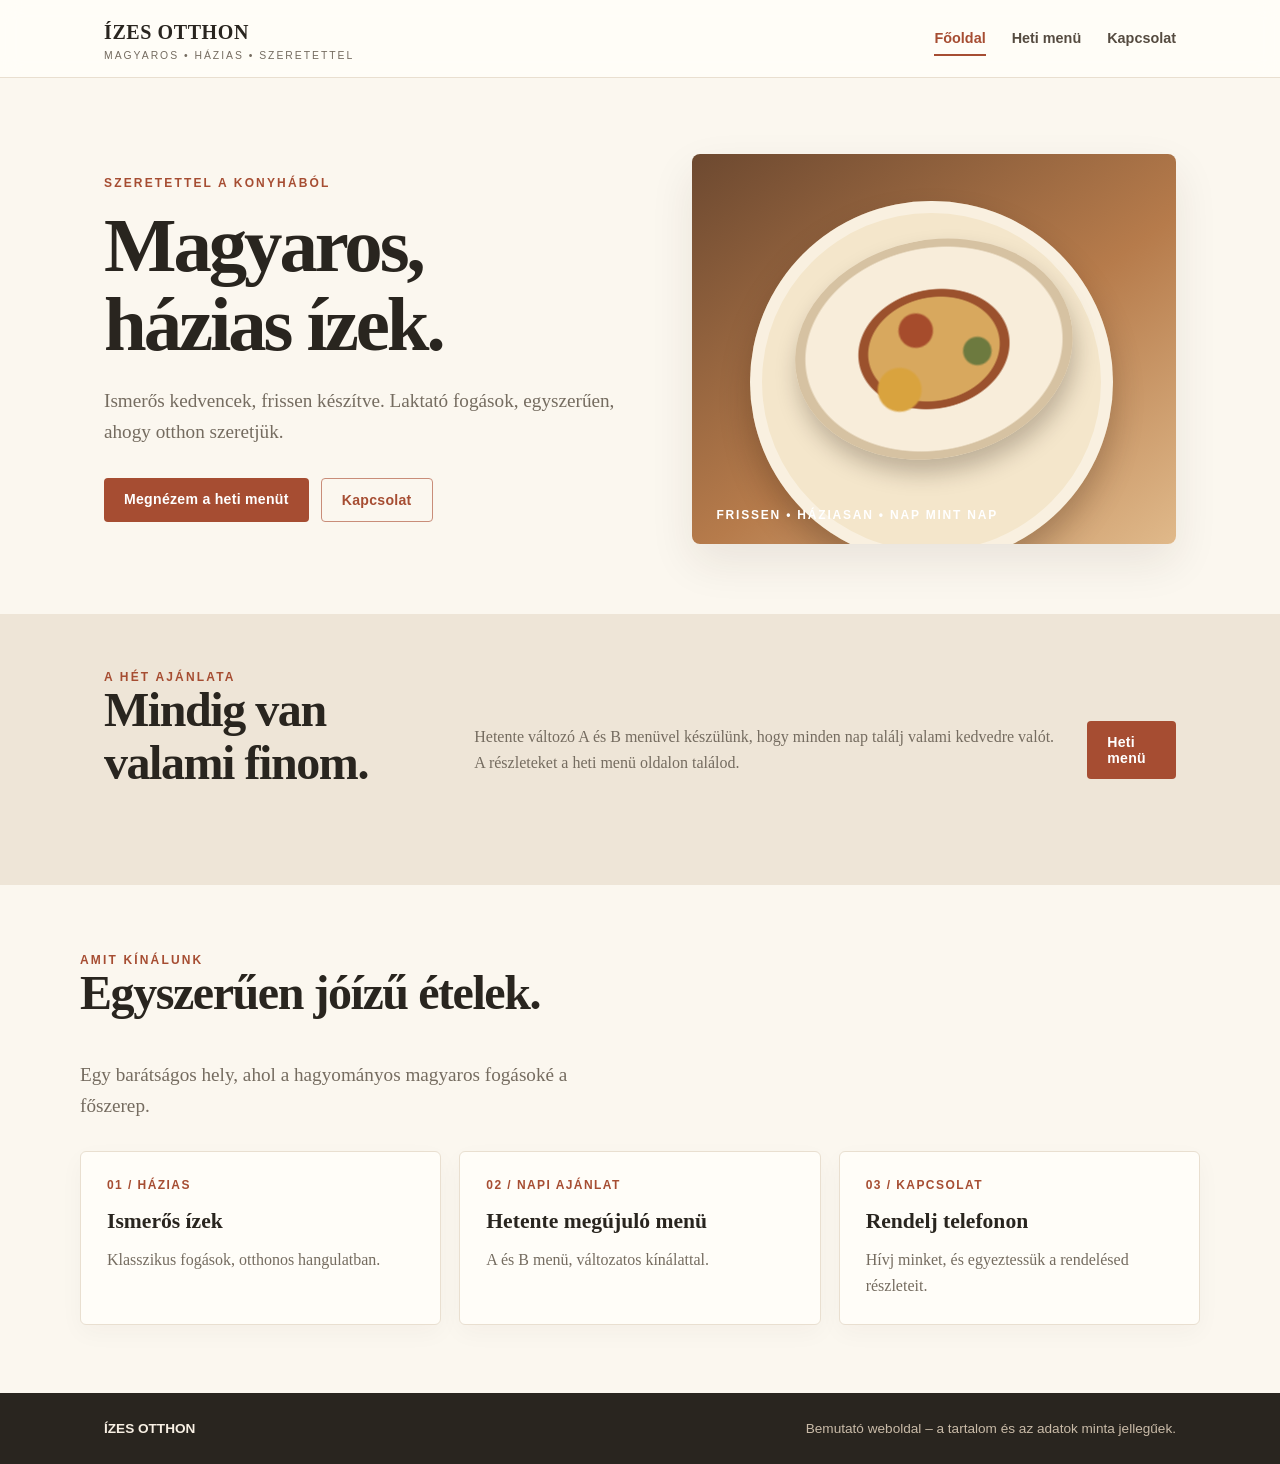
==== index.html @ e7d69654 "Add files via upload" ====
<!doctype html>
<html lang="hu"><head><meta charset="utf-8"><meta name="viewport" content="width=device-width, initial-scale=1"><title>Ízes Otthon – Házias konyha</title><link rel="stylesheet" href="style.css"></head>
<body><header class="site-header"><div class="nav-wrap"><a class="brand" href="index.html">ÍZES OTTHON<small>magyaros • házias • szeretettel</small></a><nav><a class="active" href="index.html">Főoldal</a><a href="menu.html">Heti menü</a><a href="kapcsolat.html">Kapcsolat</a></nav></div></header>
<main><div class="container"><section class="hero"><div><div class="eyebrow">Szeretettel a konyhából</div><h1>Magyaros,<br>házias ízek.</h1><p class="lead">Ismerős kedvencek, frissen készítve. Laktató fogások, egyszerűen, ahogy otthon szeretjük.</p><div class="actions"><a class="btn" href="menu.html">Megnézem a heti menüt</a><a class="btn secondary" href="kapcsolat.html">Kapcsolat</a></div></div><div class="hero-art" role="img" aria-label="Házias étel hangulatát idéző illusztráció"><div class="plate"></div><div class="art-label">Frissen • háziasan • nap mint nap</div></div></section></div>
<section class="band"><div class="container band-inner"><div><div class="eyebrow">A hét ajánlata</div><h2>Mindig van valami finom.</h2></div><p>Hetente változó A és B menüvel készülünk, hogy minden nap találj valami kedvedre valót. A részleteket a heti menü oldalon találod.</p><a class="btn" href="menu.html">Heti menü</a></div></section>
<section class="section container"><div class="section-head"><div class="eyebrow">Amit kínálunk</div><h2>Egyszerűen jóízű ételek.</h2><p class="lead">Egy barátságos hely, ahol a hagyományos magyaros fogásoké a főszerep.</p></div><div class="cards"><article class="card"><div class="num">01 / HÁZIAS</div><h3>Ismerős ízek</h3><p>Klasszikus fogások, otthonos hangulatban.</p></article><article class="card"><div class="num">02 / NAPI AJÁNLAT</div><h3>Hetente megújuló menü</h3><p>A és B menü, változatos kínálattal.</p></article><article class="card"><div class="num">03 / KAPCSOLAT</div><h3>Rendelj telefonon</h3><p>Hívj minket, és egyeztessük a rendelésed részleteit.</p></article></div></section></main>
<footer><div class="container footer-inner"><strong>ÍZES OTTHON</strong><span>Bemutató weboldal – a tartalom és az adatok minta jellegűek.</span></div></footer></body></html>
---- style.css ----
:root{--ink:#29251f;--muted:#756c60;--cream:#fbf7ef;--paper:#fffdf8;--rust:#a64d32;--rust-dark:#813923;--olive:#66704a;--line:#e9dfd0;--shadow:0 18px 45px rgba(55,38,20,.09)}
*{box-sizing:border-box}body{margin:0;background:var(--cream);color:var(--ink);font-family:Georgia,"Times New Roman",serif;line-height:1.6}a{color:inherit;text-decoration:none}.site-header{background:rgba(255,253,248,.94);border-bottom:1px solid var(--line);position:sticky;top:0;z-index:5;backdrop-filter:blur(10px)}.nav-wrap{max-width:1120px;margin:auto;padding:16px 24px;display:flex;align-items:center;justify-content:space-between;gap:20px}.brand{font-size:1.25rem;font-weight:bold;letter-spacing:.03em}.brand small{display:block;font:.65rem Arial,sans-serif;letter-spacing:.19em;text-transform:uppercase;color:var(--muted);margin-top:2px}nav{display:flex;gap:26px;font:600 .9rem Arial,sans-serif}nav a{padding:8px 0;color:#554b40}nav a:hover,nav a.active{color:var(--rust);border-bottom:2px solid var(--rust)}.container{max-width:1120px;margin:auto;padding:0 24px}.hero{padding:76px 0 70px;display:grid;grid-template-columns:1.05fr .95fr;gap:54px;align-items:center}.eyebrow{font:700 .75rem Arial,sans-serif;text-transform:uppercase;letter-spacing:.18em;color:var(--rust)}h1,h2,h3,p{margin-top:0}h1{font-size:clamp(2.7rem,6vw,5rem);line-height:1.03;letter-spacing:-.04em;margin:16px 0 22px}h2{font-size:clamp(2rem,4vw,3rem);line-height:1.1;letter-spacing:-.03em}.lead{font-size:1.2rem;color:var(--muted);max-width:540px}.actions{display:flex;gap:12px;flex-wrap:wrap;margin-top:30px}.btn{display:inline-block;padding:13px 20px;border-radius:4px;background:var(--rust);color:white;font:700 .88rem Arial,sans-serif;letter-spacing:.02em}.btn:hover{background:var(--rust-dark)}.btn.secondary{background:transparent;color:var(--rust);border:1px solid #c98d79}.hero-art{min-height:390px;border-radius:8px;overflow:hidden;position:relative;background:linear-gradient(145deg,#6d4930,#b67b4b 55%,#e0b98a);box-shadow:var(--shadow)}.hero-art:before{content:"";position:absolute;width:75%;aspect-ratio:1;border-radius:50%;background:#f4e6cb;top:12%;left:12%;box-shadow:inset 0 0 0 12px rgba(255,255,255,.4),0 18px 30px rgba(40,20,8,.25)}.plate{position:absolute;inset:22% 21%;border-radius:50%;background:radial-gradient(circle at 45% 40%,#a64c2c 0 8%,transparent 9%),radial-gradient(circle at 65% 55%,#6d7a3f 0 6%,transparent 7%),radial-gradient(circle at 35% 65%,#d9a33e 0 9%,transparent 10%),radial-gradient(ellipse at 50% 50%,#d8a85e 0 33%,#9b512d 34% 38%,#f8edda 39% 65%,#d6c2a2 66%);transform:rotate(-12deg);box-shadow:0 14px 22px rgba(36,19,8,.25)}.art-label{position:absolute;bottom:22px;left:24px;color:white;font:700 .75rem Arial,sans-serif;letter-spacing:.15em;text-transform:uppercase}.band{background:#eee5d7;padding:56px 0}.band-inner{display:flex;align-items:center;justify-content:space-between;gap:28px}.band p{color:var(--muted);max-width:590px;margin:0}.section{padding:68px 0}.section-head{max-width:650px;margin-bottom:30px}.cards{display:grid;grid-template-columns:repeat(3,1fr);gap:18px}.card{background:var(--paper);padding:26px;border:1px solid var(--line);border-radius:6px;box-shadow:0 8px 25px rgba(55,38,20,.035)}.card .num{font:700 .75rem Arial,sans-serif;color:var(--rust);letter-spacing:.12em}.card h3{font-size:1.35rem;margin:12px 0 8px}.card p{color:var(--muted);margin:0}.page-hero{padding:64px 0 38px}.page-hero h1{font-size:clamp(2.5rem,5vw,4rem);margin-bottom:12px}.menu-layout{display:grid;grid-template-columns:1fr .85fr;gap:28px;align-items:start;padding-bottom:72px}.menu-paper{background:#fffefa;border:1px solid #d9cbb7;padding:34px;box-shadow:var(--shadow)}.menu-paper:before{content:"HETI AJÁNLAT";display:block;text-align:center;font:700 .7rem Arial,sans-serif;letter-spacing:.2em;color:var(--rust);margin-bottom:10px}.menu-paper h2{text-align:center;font-size:2rem;margin-bottom:4px}.menu-date{text-align:center;color:var(--muted);font:.85rem Arial,sans-serif;margin-bottom:24px}.menu-day{border-top:1px solid var(--line);padding:17px 0}.menu-day h3{font-size:1.15rem;margin:0 0 8px}.menu-row{display:grid;grid-template-columns:35px 1fr;gap:10px;margin:7px 0;color:#544b40}.menu-row b{color:var(--rust)}.note{font:.88rem Arial,sans-serif;color:var(--muted);background:#f3eee5;padding:18px;border-left:3px solid var(--olive)}.contact-grid{display:grid;grid-template-columns:1fr 1fr;gap:24px;padding-bottom:72px}.contact-box{background:var(--paper);padding:30px;border:1px solid var(--line);border-radius:6px}.contact-box h2{font-size:1.6rem}.contact-value{font-size:1.3rem;color:var(--rust);font-weight:bold;overflow-wrap:anywhere}.map-placeholder{min-height:220px;background:linear-gradient(135deg,#e8e1d4,#d7dfca);display:flex;align-items:center;justify-content:center;text-align:center;color:#596148;padding:20px;border-radius:4px;font:600 .9rem Arial,sans-serif}footer{background:#29251f;color:#f8f0e4;padding:28px 0;font:.85rem Arial,sans-serif}.footer-inner{display:flex;justify-content:space-between;gap:20px;flex-wrap:wrap}footer span{color:#c9bba8}@media(max-width:760px){.nav-wrap{align-items:flex-start;flex-direction:column}nav{gap:18px}.hero{grid-template-columns:1fr;padding-top:48px;gap:30px}.hero-art{min-height:280px}.cards,.menu-layout,.contact-grid{grid-template-columns:1fr}.band-inner{align-items:flex-start;flex-direction:column}.section{padding:48px 0}}
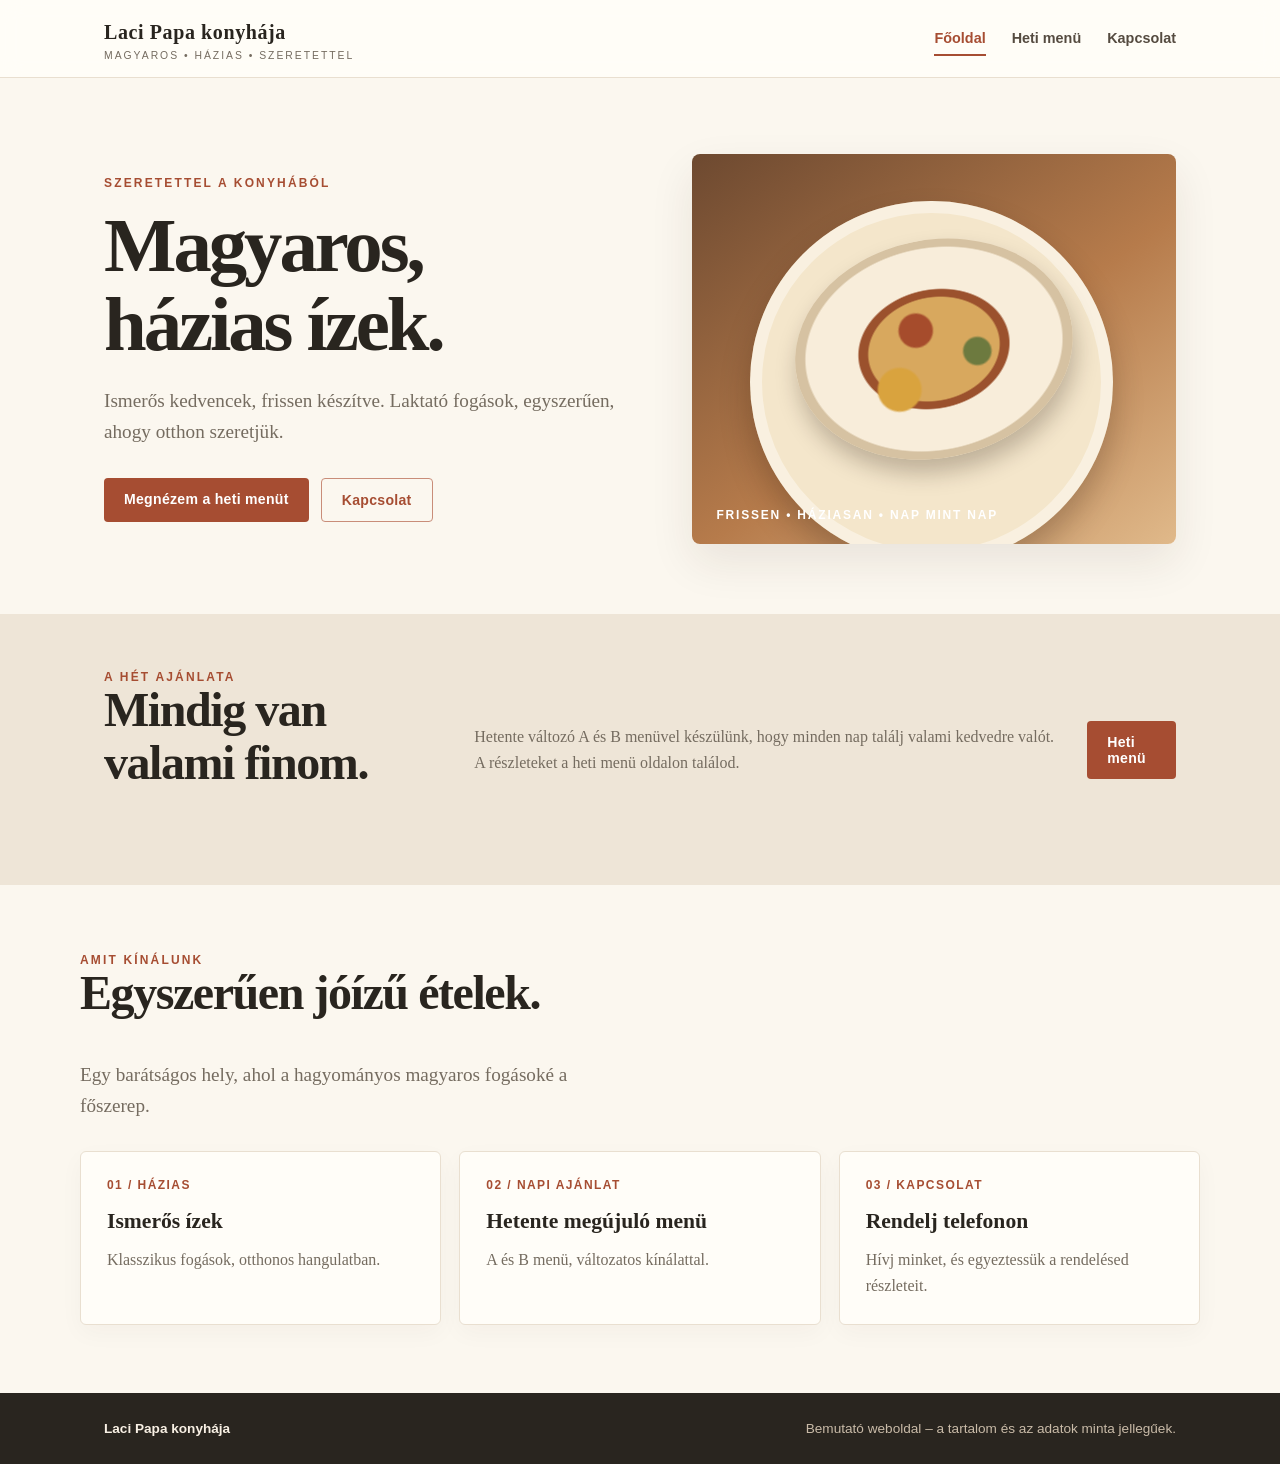
==== commit a2baa80f: "Update index.html" ====
--- a/index.html
+++ b/index.html
@@ -1,7 +1,7 @@
 <!doctype html>
-<html lang="hu"><head><meta charset="utf-8"><meta name="viewport" content="width=device-width, initial-scale=1"><title>Ízes Otthon – Házias konyha</title><link rel="stylesheet" href="style.css"></head>
-<body><header class="site-header"><div class="nav-wrap"><a class="brand" href="index.html">ÍZES OTTHON<small>magyaros • házias • szeretettel</small></a><nav><a class="active" href="index.html">Főoldal</a><a href="menu.html">Heti menü</a><a href="kapcsolat.html">Kapcsolat</a></nav></div></header>
+<html lang="hu"><head><meta charset="utf-8"><meta name="viewport" content="width=device-width, initial-scale=1"><title>Laci Papa konyhája – Házias konyha</title><link rel="stylesheet" href="style.css"></head>
+<body><header class="site-header"><div class="nav-wrap"><a class="brand" href="index.html">Laci Papa konyhája<small>magyaros • házias • szeretettel</small></a><nav><a class="active" href="index.html">Főoldal</a><a href="menu.html">Heti menü</a><a href="kapcsolat.html">Kapcsolat</a></nav></div></header>
 <main><div class="container"><section class="hero"><div><div class="eyebrow">Szeretettel a konyhából</div><h1>Magyaros,<br>házias ízek.</h1><p class="lead">Ismerős kedvencek, frissen készítve. Laktató fogások, egyszerűen, ahogy otthon szeretjük.</p><div class="actions"><a class="btn" href="menu.html">Megnézem a heti menüt</a><a class="btn secondary" href="kapcsolat.html">Kapcsolat</a></div></div><div class="hero-art" role="img" aria-label="Házias étel hangulatát idéző illusztráció"><div class="plate"></div><div class="art-label">Frissen • háziasan • nap mint nap</div></div></section></div>
 <section class="band"><div class="container band-inner"><div><div class="eyebrow">A hét ajánlata</div><h2>Mindig van valami finom.</h2></div><p>Hetente változó A és B menüvel készülünk, hogy minden nap találj valami kedvedre valót. A részleteket a heti menü oldalon találod.</p><a class="btn" href="menu.html">Heti menü</a></div></section>
 <section class="section container"><div class="section-head"><div class="eyebrow">Amit kínálunk</div><h2>Egyszerűen jóízű ételek.</h2><p class="lead">Egy barátságos hely, ahol a hagyományos magyaros fogásoké a főszerep.</p></div><div class="cards"><article class="card"><div class="num">01 / HÁZIAS</div><h3>Ismerős ízek</h3><p>Klasszikus fogások, otthonos hangulatban.</p></article><article class="card"><div class="num">02 / NAPI AJÁNLAT</div><h3>Hetente megújuló menü</h3><p>A és B menü, változatos kínálattal.</p></article><article class="card"><div class="num">03 / KAPCSOLAT</div><h3>Rendelj telefonon</h3><p>Hívj minket, és egyeztessük a rendelésed részleteit.</p></article></div></section></main>
-<footer><div class="container footer-inner"><strong>ÍZES OTTHON</strong><span>Bemutató weboldal – a tartalom és az adatok minta jellegűek.</span></div></footer></body></html>
+<footer><div class="container footer-inner"><strong>Laci Papa konyhája</strong><span>Bemutató weboldal – a tartalom és az adatok minta jellegűek.</span></div></footer></body></html>
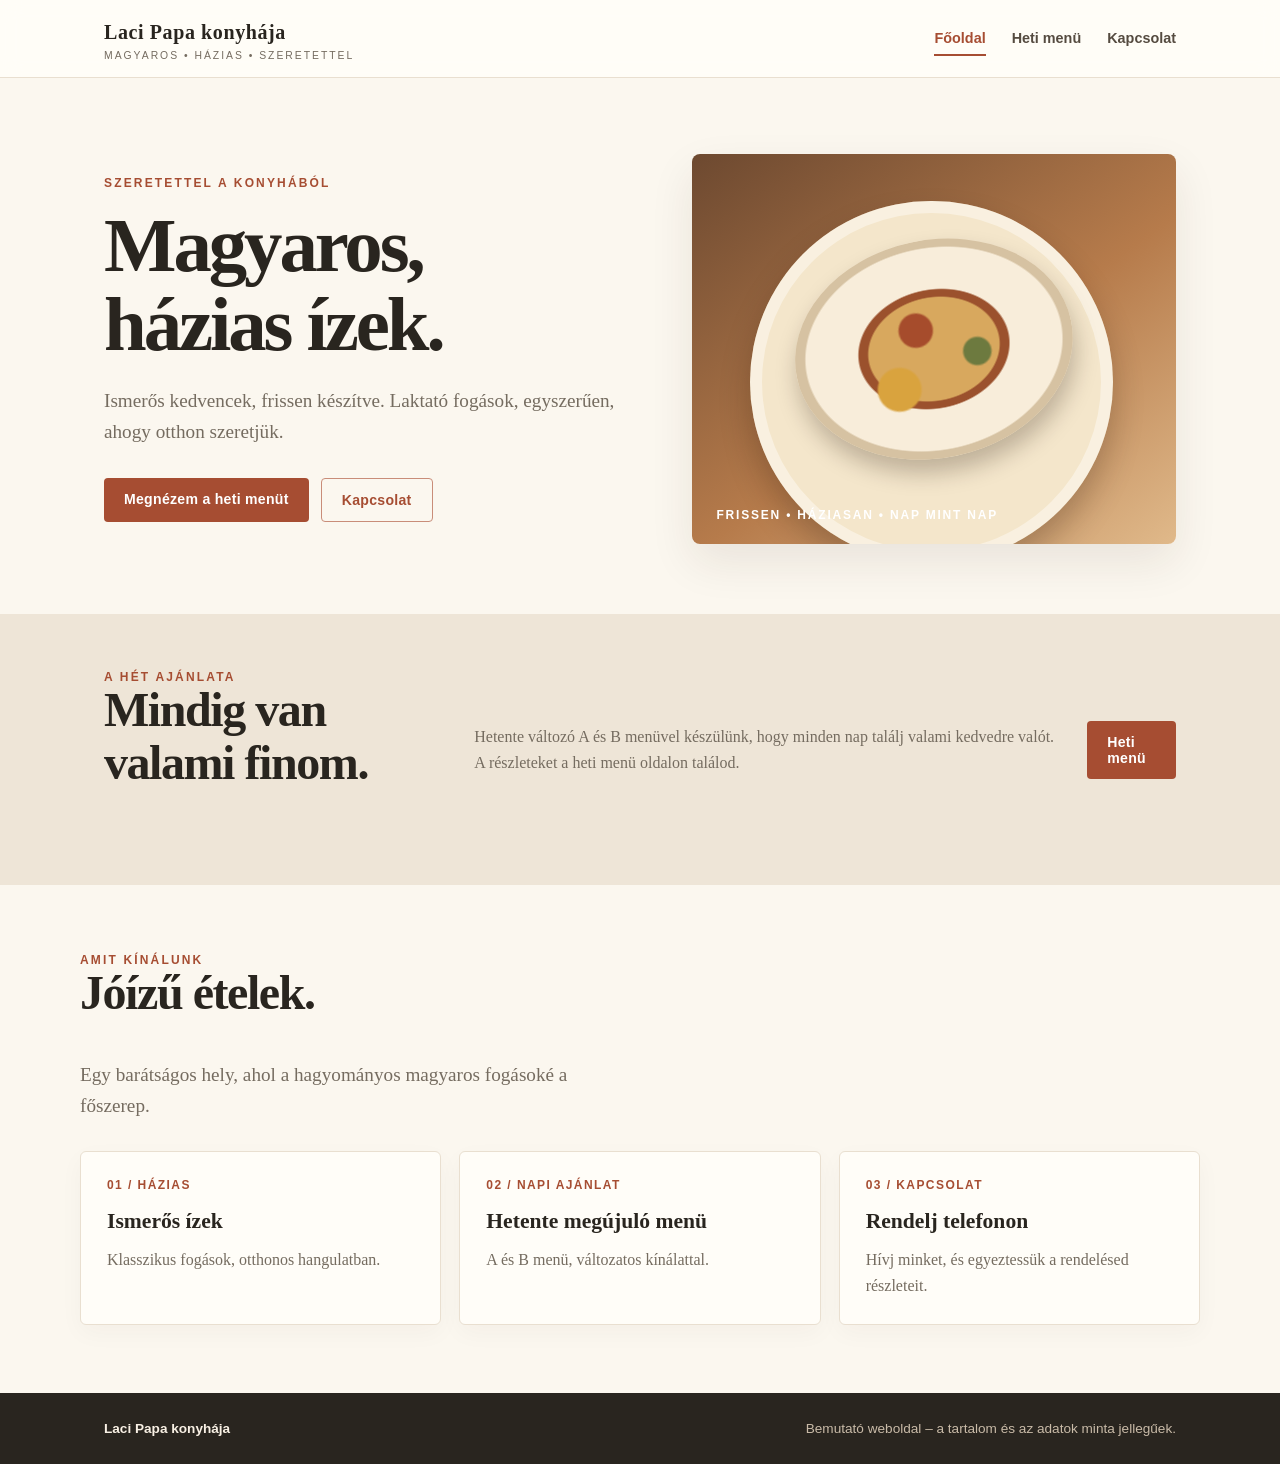
==== commit d16ee320: "Update index.html" ====
--- a/index.html
+++ b/index.html
@@ -1,7 +1,168 @@
+
 <!doctype html>
-<html lang="hu"><head><meta charset="utf-8"><meta name="viewport" content="width=device-width, initial-scale=1"><title>Laci Papa konyhája – Házias konyha</title><link rel="stylesheet" href="style.css"></head>
-<body><header class="site-header"><div class="nav-wrap"><a class="brand" href="index.html">Laci Papa konyhája<small>magyaros • házias • szeretettel</small></a><nav><a class="active" href="index.html">Főoldal</a><a href="menu.html">Heti menü</a><a href="kapcsolat.html">Kapcsolat</a></nav></div></header>
-<main><div class="container"><section class="hero"><div><div class="eyebrow">Szeretettel a konyhából</div><h1>Magyaros,<br>házias ízek.</h1><p class="lead">Ismerős kedvencek, frissen készítve. Laktató fogások, egyszerűen, ahogy otthon szeretjük.</p><div class="actions"><a class="btn" href="menu.html">Megnézem a heti menüt</a><a class="btn secondary" href="kapcsolat.html">Kapcsolat</a></div></div><div class="hero-art" role="img" aria-label="Házias étel hangulatát idéző illusztráció"><div class="plate"></div><div class="art-label">Frissen • háziasan • nap mint nap</div></div></section></div>
-<section class="band"><div class="container band-inner"><div><div class="eyebrow">A hét ajánlata</div><h2>Mindig van valami finom.</h2></div><p>Hetente változó A és B menüvel készülünk, hogy minden nap találj valami kedvedre valót. A részleteket a heti menü oldalon találod.</p><a class="btn" href="menu.html">Heti menü</a></div></section>
-<section class="section container"><div class="section-head"><div class="eyebrow">Amit kínálunk</div><h2>Egyszerűen jóízű ételek.</h2><p class="lead">Egy barátságos hely, ahol a hagyományos magyaros fogásoké a főszerep.</p></div><div class="cards"><article class="card"><div class="num">01 / HÁZIAS</div><h3>Ismerős ízek</h3><p>Klasszikus fogások, otthonos hangulatban.</p></article><article class="card"><div class="num">02 / NAPI AJÁNLAT</div><h3>Hetente megújuló menü</h3><p>A és B menü, változatos kínálattal.</p></article><article class="card"><div class="num">03 / KAPCSOLAT</div><h3>Rendelj telefonon</h3><p>Hívj minket, és egyeztessük a rendelésed részleteit.</p></article></div></section></main>
-<footer><div class="container footer-inner"><strong>Laci Papa konyhája</strong><span>Bemutató weboldal – a tartalom és az adatok minta jellegűek.</span></div></footer></body></html>
+<html lang="hu">
+
+<head>
+  <meta charset="utf-8">
+  <meta name="viewport" content="width=device-width, initial-scale=1">
+
+  <title>Laci Papa konyhája – Házias konyha</title>
+
+  <link rel="stylesheet" href="style.css">
+</head>
+
+<body>
+
+  <header class="site-header">
+    <div class="nav-wrap">
+
+      <a class="brand" href="index.html">
+        Laci Papa konyhája
+        <small>magyaros • házias • szeretettel</small>
+      </a>
+
+      <nav>
+        <a class="active" href="index.html">Főoldal</a>
+        <a href="menu.html">Heti menü</a>
+        <a href="kapcsolat.html">Kapcsolat</a>
+      </nav>
+
+    </div>
+  </header>
+
+  <main>
+
+    <div class="container">
+
+      <section class="hero">
+
+        <div>
+          <div class="eyebrow">Szeretettel a konyhából</div>
+
+          <h1>
+            Magyaros,<br>
+            házias ízek.
+          </h1>
+
+          <p class="lead">
+            Ismerős kedvencek, frissen készítve.
+            Laktató fogások, egyszerűen,
+            ahogy otthon szeretjük.
+          </p>
+
+          <div class="actions">
+            <a class="btn" href="menu.html">
+              Megnézem a heti menüt
+            </a>
+
+            <a class="btn secondary" href="kapcsolat.html">
+              Kapcsolat
+            </a>
+          </div>
+        </div>
+
+        <div
+          class="hero-art"
+          role="img"
+          aria-label="Házias étel hangulatát idéző illusztráció"
+        >
+          <div class="plate"></div>
+
+          <div class="art-label">
+            Frissen • háziasan • nap mint nap
+          </div>
+        </div>
+
+      </section>
+
+    </div>
+
+    <section class="band">
+      <div class="container band-inner">
+
+        <div>
+          <div class="eyebrow">A hét ajánlata</div>
+
+          <h2>Mindig van valami finom.</h2>
+        </div>
+
+        <p>
+          Hetente változó A és B menüvel készülünk,
+          hogy minden nap találj valami kedvedre valót.
+          A részleteket a heti menü oldalon találod.
+        </p>
+
+        <a class="btn" href="menu.html">
+          Heti menü
+        </a>
+
+      </div>
+    </section>
+
+    <section class="section container">
+
+      <div class="section-head">
+
+        <div class="eyebrow">Amit kínálunk</div>
+
+        <h2>Jóízű ételek.</h2>
+
+        <p class="lead">
+          Egy barátságos hely, ahol a hagyományos
+          magyaros fogásoké a főszerep.
+        </p>
+
+      </div>
+
+      <div class="cards">
+
+        <article class="card">
+          <div class="num">01 / HÁZIAS</div>
+
+          <h3>Ismerős ízek</h3>
+
+          <p>
+            Klasszikus fogások, otthonos hangulatban.
+          </p>
+        </article>
+
+        <article class="card">
+          <div class="num">02 / NAPI AJÁNLAT</div>
+
+          <h3>Hetente megújuló menü</h3>
+
+          <p>
+            A és B menü, változatos kínálattal.
+          </p>
+        </article>
+
+        <article class="card">
+          <div class="num">03 / KAPCSOLAT</div>
+
+          <h3>Rendelj telefonon</h3>
+
+          <p>
+            Hívj minket, és egyeztessük a rendelésed részleteit.
+          </p>
+        </article>
+
+      </div>
+
+    </section>
+
+  </main>
+
+  <footer>
+    <div class="container footer-inner">
+
+      <strong>Laci Papa konyhája</strong>
+
+      <span>
+        Bemutató weboldal – a tartalom és az adatok minta jellegűek.
+      </span>
+
+    </div>
+  </footer>
+
+</body>
+</html>
--- a/style.css
+++ b/style.css
@@ -1,2 +1,534 @@
-:root{--ink:#29251f;--muted:#756c60;--cream:#fbf7ef;--paper:#fffdf8;--rust:#a64d32;--rust-dark:#813923;--olive:#66704a;--line:#e9dfd0;--shadow:0 18px 45px rgba(55,38,20,.09)}
-*{box-sizing:border-box}body{margin:0;background:var(--cream);color:var(--ink);font-family:Georgia,"Times New Roman",serif;line-height:1.6}a{color:inherit;text-decoration:none}.site-header{background:rgba(255,253,248,.94);border-bottom:1px solid var(--line);position:sticky;top:0;z-index:5;backdrop-filter:blur(10px)}.nav-wrap{max-width:1120px;margin:auto;padding:16px 24px;display:flex;align-items:center;justify-content:space-between;gap:20px}.brand{font-size:1.25rem;font-weight:bold;letter-spacing:.03em}.brand small{display:block;font:.65rem Arial,sans-serif;letter-spacing:.19em;text-transform:uppercase;color:var(--muted);margin-top:2px}nav{display:flex;gap:26px;font:600 .9rem Arial,sans-serif}nav a{padding:8px 0;color:#554b40}nav a:hover,nav a.active{color:var(--rust);border-bottom:2px solid var(--rust)}.container{max-width:1120px;margin:auto;padding:0 24px}.hero{padding:76px 0 70px;display:grid;grid-template-columns:1.05fr .95fr;gap:54px;align-items:center}.eyebrow{font:700 .75rem Arial,sans-serif;text-transform:uppercase;letter-spacing:.18em;color:var(--rust)}h1,h2,h3,p{margin-top:0}h1{font-size:clamp(2.7rem,6vw,5rem);line-height:1.03;letter-spacing:-.04em;margin:16px 0 22px}h2{font-size:clamp(2rem,4vw,3rem);line-height:1.1;letter-spacing:-.03em}.lead{font-size:1.2rem;color:var(--muted);max-width:540px}.actions{display:flex;gap:12px;flex-wrap:wrap;margin-top:30px}.btn{display:inline-block;padding:13px 20px;border-radius:4px;background:var(--rust);color:white;font:700 .88rem Arial,sans-serif;letter-spacing:.02em}.btn:hover{background:var(--rust-dark)}.btn.secondary{background:transparent;color:var(--rust);border:1px solid #c98d79}.hero-art{min-height:390px;border-radius:8px;overflow:hidden;position:relative;background:linear-gradient(145deg,#6d4930,#b67b4b 55%,#e0b98a);box-shadow:var(--shadow)}.hero-art:before{content:"";position:absolute;width:75%;aspect-ratio:1;border-radius:50%;background:#f4e6cb;top:12%;left:12%;box-shadow:inset 0 0 0 12px rgba(255,255,255,.4),0 18px 30px rgba(40,20,8,.25)}.plate{position:absolute;inset:22% 21%;border-radius:50%;background:radial-gradient(circle at 45% 40%,#a64c2c 0 8%,transparent 9%),radial-gradient(circle at 65% 55%,#6d7a3f 0 6%,transparent 7%),radial-gradient(circle at 35% 65%,#d9a33e 0 9%,transparent 10%),radial-gradient(ellipse at 50% 50%,#d8a85e 0 33%,#9b512d 34% 38%,#f8edda 39% 65%,#d6c2a2 66%);transform:rotate(-12deg);box-shadow:0 14px 22px rgba(36,19,8,.25)}.art-label{position:absolute;bottom:22px;left:24px;color:white;font:700 .75rem Arial,sans-serif;letter-spacing:.15em;text-transform:uppercase}.band{background:#eee5d7;padding:56px 0}.band-inner{display:flex;align-items:center;justify-content:space-between;gap:28px}.band p{color:var(--muted);max-width:590px;margin:0}.section{padding:68px 0}.section-head{max-width:650px;margin-bottom:30px}.cards{display:grid;grid-template-columns:repeat(3,1fr);gap:18px}.card{background:var(--paper);padding:26px;border:1px solid var(--line);border-radius:6px;box-shadow:0 8px 25px rgba(55,38,20,.035)}.card .num{font:700 .75rem Arial,sans-serif;color:var(--rust);letter-spacing:.12em}.card h3{font-size:1.35rem;margin:12px 0 8px}.card p{color:var(--muted);margin:0}.page-hero{padding:64px 0 38px}.page-hero h1{font-size:clamp(2.5rem,5vw,4rem);margin-bottom:12px}.menu-layout{display:grid;grid-template-columns:1fr .85fr;gap:28px;align-items:start;padding-bottom:72px}.menu-paper{background:#fffefa;border:1px solid #d9cbb7;padding:34px;box-shadow:var(--shadow)}.menu-paper:before{content:"HETI AJÁNLAT";display:block;text-align:center;font:700 .7rem Arial,sans-serif;letter-spacing:.2em;color:var(--rust);margin-bottom:10px}.menu-paper h2{text-align:center;font-size:2rem;margin-bottom:4px}.menu-date{text-align:center;color:var(--muted);font:.85rem Arial,sans-serif;margin-bottom:24px}.menu-day{border-top:1px solid var(--line);padding:17px 0}.menu-day h3{font-size:1.15rem;margin:0 0 8px}.menu-row{display:grid;grid-template-columns:35px 1fr;gap:10px;margin:7px 0;color:#544b40}.menu-row b{color:var(--rust)}.note{font:.88rem Arial,sans-serif;color:var(--muted);background:#f3eee5;padding:18px;border-left:3px solid var(--olive)}.contact-grid{display:grid;grid-template-columns:1fr 1fr;gap:24px;padding-bottom:72px}.contact-box{background:var(--paper);padding:30px;border:1px solid var(--line);border-radius:6px}.contact-box h2{font-size:1.6rem}.contact-value{font-size:1.3rem;color:var(--rust);font-weight:bold;overflow-wrap:anywhere}.map-placeholder{min-height:220px;background:linear-gradient(135deg,#e8e1d4,#d7dfca);display:flex;align-items:center;justify-content:center;text-align:center;color:#596148;padding:20px;border-radius:4px;font:600 .9rem Arial,sans-serif}footer{background:#29251f;color:#f8f0e4;padding:28px 0;font:.85rem Arial,sans-serif}.footer-inner{display:flex;justify-content:space-between;gap:20px;flex-wrap:wrap}footer span{color:#c9bba8}@media(max-width:760px){.nav-wrap{align-items:flex-start;flex-direction:column}nav{gap:18px}.hero{grid-template-columns:1fr;padding-top:48px;gap:30px}.hero-art{min-height:280px}.cards,.menu-layout,.contact-grid{grid-template-columns:1fr}.band-inner{align-items:flex-start;flex-direction:column}.section{padding:48px 0}}
+:root {
+  --ink: #29251f;
+  --muted: #756c60;
+  --cream: #fbf7ef;
+  --paper: #fffdf8;
+  --rust: #a64d32;
+  --rust-dark: #813923;
+  --olive: #66704a;
+  --line: #e9dfd0;
+  --shadow: 0 18px 45px rgba(55,38,20,.09);
+}
+
+* {
+  box-sizing: border-box;
+}
+
+body {
+  margin: 0;
+  background: var(--cream);
+  color: var(--ink);
+  font-family: Georgia, "Times New Roman", serif;
+  line-height: 1.6;
+}
+
+a {
+  color: inherit;
+  text-decoration: none;
+}
+
+.site-header {
+  background: rgba(255,253,248,.94);
+  border-bottom: 1px solid var(--line);
+  position: sticky;
+  top: 0;
+  z-index: 5;
+  backdrop-filter: blur(10px);
+}
+
+.nav-wrap {
+  max-width: 1120px;
+  margin: auto;
+  padding: 16px 24px;
+  display: flex;
+  align-items: center;
+  justify-content: space-between;
+  gap: 20px;
+}
+
+.brand {
+  font-size: 1.25rem;
+  font-weight: bold;
+  letter-spacing: .03em;
+}
+
+.brand small {
+  display: block;
+  font: .65rem Arial, sans-serif;
+  letter-spacing: .19em;
+  text-transform: uppercase;
+  color: var(--muted);
+  margin-top: 2px;
+}
+
+nav {
+  display: flex;
+  gap: 26px;
+  font: 600 .9rem Arial, sans-serif;
+}
+
+nav a {
+  padding: 8px 0;
+  color: #554b40;
+}
+
+nav a:hover,
+nav a.active {
+  color: var(--rust);
+  border-bottom: 2px solid var(--rust);
+}
+
+.container {
+  max-width: 1120px;
+  margin: auto;
+  padding: 0 24px;
+}
+
+.hero {
+  padding: 76px 0 70px;
+  display: grid;
+  grid-template-columns: 1.05fr .95fr;
+  gap: 54px;
+  align-items: center;
+}
+
+.eyebrow {
+  font: 700 .75rem Arial, sans-serif;
+  text-transform: uppercase;
+  letter-spacing: .18em;
+  color: var(--rust);
+}
+
+h1,
+h2,
+h3,
+p {
+  margin-top: 0;
+}
+
+h1 {
+  font-size: clamp(2.7rem, 6vw, 5rem);
+  line-height: 1.03;
+  letter-spacing: -.04em;
+  margin: 16px 0 22px;
+}
+
+h2 {
+  font-size: clamp(2rem, 4vw, 3rem);
+  line-height: 1.1;
+  letter-spacing: -.03em;
+}
+
+.lead {
+  font-size: 1.2rem;
+  color: var(--muted);
+  max-width: 540px;
+}
+
+.actions {
+  display: flex;
+  gap: 12px;
+  flex-wrap: wrap;
+  margin-top: 30px;
+}
+
+.btn {
+  display: inline-block;
+  padding: 13px 20px;
+  border-radius: 4px;
+  background: var(--rust);
+  color: white;
+  font: 700 .88rem Arial, sans-serif;
+  letter-spacing: .02em;
+}
+
+.btn:hover {
+  background: var(--rust-dark);
+}
+
+.btn.secondary {
+  background: transparent;
+  color: var(--rust);
+  border: 1px solid #c98d79;
+}
+
+.hero-art {
+  min-height: 390px;
+  border-radius: 8px;
+  overflow: hidden;
+  position: relative;
+  background: linear-gradient(145deg, #6d4930, #b67b4b 55%, #e0b98a);
+  box-shadow: var(--shadow);
+}
+
+.hero-art:before {
+  content: "";
+  position: absolute;
+  width: 75%;
+  aspect-ratio: 1;
+  border-radius: 50%;
+  background: #f4e6cb;
+  top: 12%;
+  left: 12%;
+  box-shadow:
+    inset 0 0 0 12px rgba(255,255,255,.4),
+    0 18px 30px rgba(40,20,8,.25);
+}
+
+.plate {
+  position: absolute;
+  inset: 22% 21%;
+  border-radius: 50%;
+  background:
+    radial-gradient(circle at 45% 40%, #a64c2c 0 8%, transparent 9%),
+    radial-gradient(circle at 65% 55%, #6d7a3f 0 6%, transparent 7%),
+    radial-gradient(circle at 35% 65%, #d9a33e 0 9%, transparent 10%),
+    radial-gradient(ellipse at 50% 50%, #d8a85e 0 33%, #9b512d 34% 38%, #f8edda 39% 65%, #d6c2a2 66%);
+  transform: rotate(-12deg);
+  box-shadow: 0 14px 22px rgba(36,19,8,.25);
+}
+
+.art-label {
+  position: absolute;
+  bottom: 22px;
+  left: 24px;
+  color: white;
+  font: 700 .75rem Arial, sans-serif;
+  letter-spacing: .15em;
+  text-transform: uppercase;
+}
+
+.band {
+  background: #eee5d7;
+  padding: 56px 0;
+}
+
+.band-inner {
+  display: flex;
+  align-items: center;
+  justify-content: space-between;
+  gap: 28px;
+}
+
+.band p {
+  color: var(--muted);
+  max-width: 590px;
+  margin: 0;
+}
+
+.section {
+  padding: 68px 0;
+}
+
+.section-head {
+  max-width: 650px;
+  margin-bottom: 30px;
+}
+
+.cards {
+  display: grid;
+  grid-template-columns: repeat(3, 1fr);
+  gap: 18px;
+}
+
+.card {
+  background: var(--paper);
+  padding: 26px;
+  border: 1px solid var(--line);
+  border-radius: 6px;
+  box-shadow: 0 8px 25px rgba(55,38,20,.035);
+}
+
+.card .num {
+  font: 700 .75rem Arial, sans-serif;
+  color: var(--rust);
+  letter-spacing: .12em;
+}
+
+.card h3 {
+  font-size: 1.35rem;
+  margin: 12px 0 8px;
+}
+
+.card p {
+  color: var(--muted);
+  margin: 0;
+}
+
+.page-hero {
+  padding: 64px 0 38px;
+}
+
+.page-hero h1 {
+  font-size: clamp(2.5rem, 5vw, 4rem);
+  margin-bottom: 12px;
+}
+
+.menu-layout {
+  display: grid;
+  grid-template-columns: 1fr .85fr;
+  gap: 28px;
+  align-items: start;
+  padding-bottom: 72px;
+}
+
+.menu-paper {
+  background: #fffefa;
+  border: 1px solid #d9cbb7;
+  padding: 34px;
+  box-shadow: var(--shadow);
+}
+
+.menu-paper:before {
+  content: "HETI AJÁNLAT";
+  display: block;
+  text-align: center;
+  font: 700 .7rem Arial, sans-serif;
+  letter-spacing: .2em;
+  color: var(--rust);
+  margin-bottom: 10px;
+}
+
+.menu-paper h2 {
+  text-align: center;
+  font-size: 2rem;
+  margin-bottom: 4px;
+}
+
+.menu-date {
+  text-align: center;
+  color: var(--muted);
+  font: .85rem Arial, sans-serif;
+  margin-bottom: 24px;
+}
+
+.menu-day {
+  border-top: 1px solid var(--line);
+  padding: 17px 0;
+}
+
+.menu-day h3 {
+  font-size: 1.15rem;
+  margin: 0 0 8px;
+}
+
+.menu-row {
+  display: grid;
+  grid-template-columns: 35px 1fr;
+  gap: 10px;
+  margin: 7px 0;
+  color: #544b40;
+}
+
+.menu-row b {
+  color: var(--rust);
+}
+
+.note {
+  font: .88rem Arial, sans-serif;
+  color: var(--muted);
+  background: #f3eee5;
+  padding: 18px;
+  border-left: 3px solid var(--olive);
+}
+
+.contact-grid {
+  display: grid;
+  grid-template-columns: 1fr 1fr;
+  gap: 24px;
+  padding-bottom: 72px;
+}
+
+.contact-box {
+  background: var(--paper);
+  padding: 30px;
+  border: 1px solid var(--line);
+  border-radius: 6px;
+}
+
+.contact-box h2 {
+  font-size: 1.6rem;
+}
+
+.contact-value {
+  font-size: 1.3rem;
+  color: var(--rust);
+  font-weight: bold;
+  overflow-wrap: anywhere;
+}
+
+/* Térkép külső téglalapja */
+.map-placeholder {
+  width: 100%;
+  overflow: hidden;
+  border-radius: 4px;
+}
+
+.map-placeholder iframe {
+  display: block;
+  width: 100%;
+  height: 300px;
+  border: 0;
+}
+
+footer {
+  background: #29251f;
+  color: #f8f0e4;
+  padding: 28px 0;
+  font: .85rem Arial, sans-serif;
+}
+
+.footer-inner {
+  display: flex;
+  justify-content: space-between;
+  gap: 20px;
+  flex-wrap: wrap;
+}
+
+footer span {
+  color: #c9bba8;
+}
+
+@media(max-width:760px) {
+  .nav-wrap {
+    align-items: flex-start;
+    flex-direction: column;
+  }
+
+  nav {
+    gap: 18px;
+  }
+
+  .hero {
+    grid-template-columns: 1fr;
+    padding-top: 48px;
+    gap: 30px;
+  }
+
+  .hero-art {
+    min-height: 280px;
+  }
+
+  .cards,
+  .menu-layout,
+  .contact-grid {
+    grid-template-columns: 1fr;
+  }
+
+  .band-inner {
+    align-items: flex-start;
+    flex-direction: column;
+  }
+
+  .section {
+    padding: 48px 0;
+  }
+}
+
+/* Heti menü – Facebook ajánló */
+.menu-facebook-section {
+  max-width: 760px;
+  margin: 10px auto 75px;
+  text-align: center;
+}
+
+.menu-facebook-card {
+  background: var(--paper);
+  border: 1px solid var(--line);
+  border-radius: 8px;
+  padding: 48px 35px;
+  box-shadow: var(--shadow);
+}
+
+.menu-facebook-icon {
+  width: 72px;
+  height: 72px;
+  margin: 0 auto 22px;
+  display: flex;
+  align-items: center;
+  justify-content: center;
+  border-radius: 50%;
+  background: #e9eef8;
+  color: #1877f2;
+}
+
+.menu-facebook-card h2 {
+  font-size: clamp(1.7rem, 4vw, 2.3rem);
+  margin: 12px 0 16px;
+}
+
+.menu-facebook-card p {
+  color: var(--muted);
+  max-width: 520px;
+  margin: 0 auto 26px;
+}
+
+.menu-facebook-footer {
+  margin-top: 24px;
+  padding-top: 18px;
+  border-top: 1px solid var(--line);
+  color: var(--muted);
+  font: .75rem Arial, sans-serif;
+  letter-spacing: .05em;
+}
+
+.menu-contact-link {
+  margin-top: 28px;
+  color: var(--muted);
+}
+
+.menu-contact-link p {
+  margin-bottom: 5px;
+}
+
+.menu-contact-link a {
+  color: var(--rust);
+  font-weight: bold;
+}
+
+.menu-contact-link a:hover {
+  color: var(--rust-dark);
+}
+
+@media(max-width:600px) {
+  .menu-facebook-card {
+    padding: 35px 22px;
+  }
+}
+/* Kapcsolat oldal – mobilnézet */
+
+@media (max-width: 600px) {
+  .contact-grid {
+    grid-template-columns: 1fr;
+    gap: 16px;
+    padding-left: 16px;
+    padding-right: 16px;
+  }
+
+  .contact-box {
+    width: 100%;
+    max-width: 100%;
+    min-width: 0;
+    box-sizing: border-box;
+    padding: 22px 18px;
+  }
+
+  .map-placeholder {
+    width: 100%;
+    max-width: 100%;
+  }
+
+  .map-placeholder iframe {
+    width: 100%;
+    height: 280px;
+  }
+}
+
+/* Főoldal – mobilos térközök */
+
+@media (max-width: 600px) {
+  .section-head {
+    padding-left: 8px;
+    padding-right: 8px;
+  }
+}
